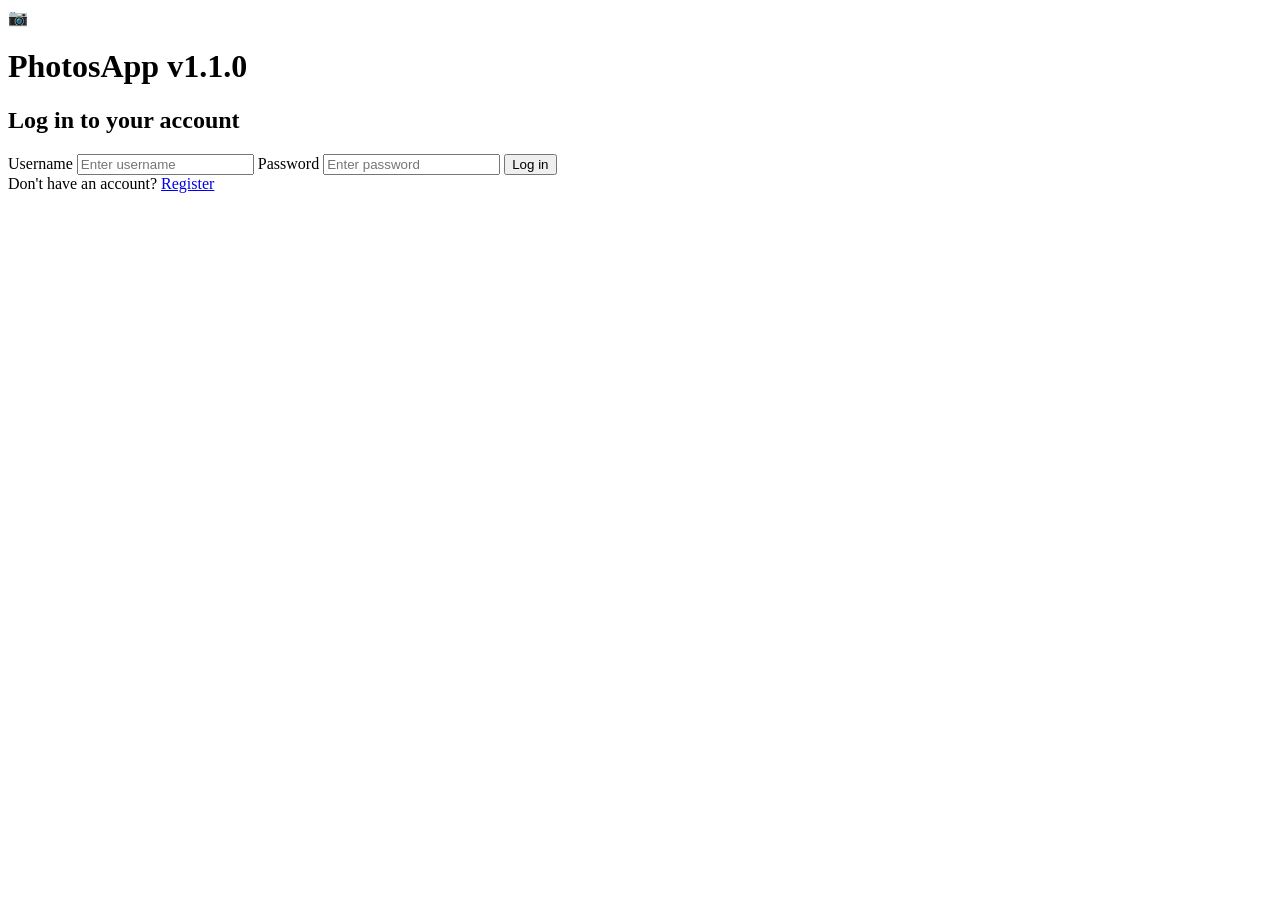
==== src/main/resources/static/gallery.html @ 3e17e552 "file validation, upload size limit and GlobalExceptionHandler are added." ====
<!DOCTYPE html>
<html lang="en">
<head>
    <title>My Gallery – PhotosApp</title>
    <meta charset="UTF-8">
    <meta name="viewport" content="width=device-width, initial-scale=1.0">
    <link rel="icon" href="data:image/svg+xml,<svg xmlns=%22http://www.w3.org/2000/svg%22 viewBox=%220 0 100 100%22><text y=%22.9em%22 font-size=%2290%22>📷</text></svg>">
    <link rel="stylesheet" href="style.css">
</head>
<body class="gallery-page">
<header>
    <div>
        <h1>PhotosApp v1.1.0</h1>
        <div class="greeting">Welcome, <span id="username">User</span></div>
    </div>
    <div class="nav">
        <form id="uploadForm">
            <input type="file" name="file" id="fileInput" style="display:none;" accept="image/*,video/*">
            <button type="button" onclick="document.getElementById('fileInput').click()">+ Upload</button>
        </form>
        <a href="#" id="logoutBtn">Logout</a>
    </div>
</header>

<div id="errorMessage" class="error-msg" style="display: none;"></div>
<div id="successMessage" class="delete-msg" style="display: none;"></div>

<div id="emptyState" class="empty" style="display: none;">
    <p>No photos or videos yet. Click <strong>+ Upload</strong> to start.</p>
</div>

<div id="gallery" class="gallery"></div>

<script src="js/gallery.js"></script>
</body>
</html>
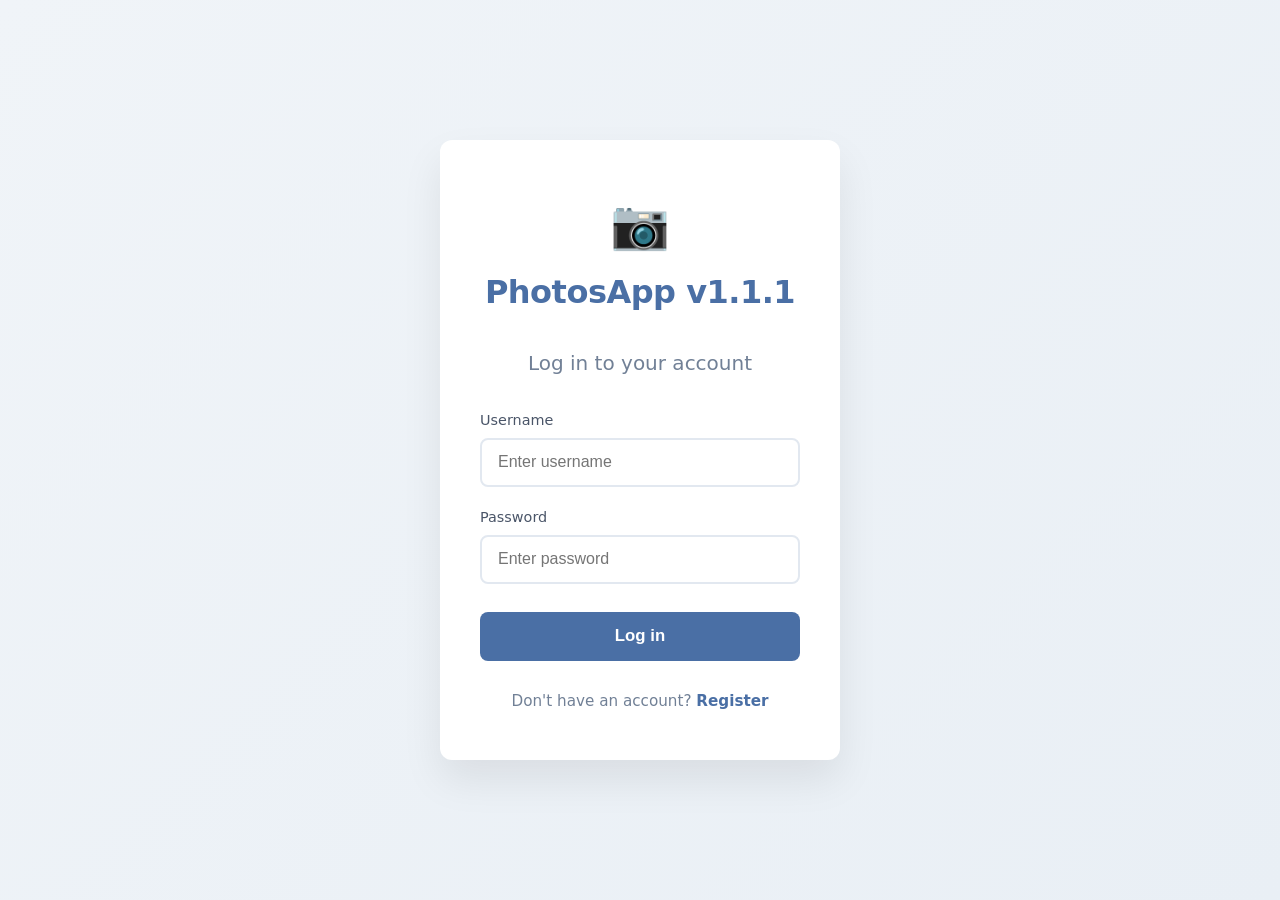
==== commit adeb1219: "Pagination and simple search added" ====
--- a/src/main/resources/static/gallery.html
+++ b/src/main/resources/static/gallery.html
@@ -8,9 +8,10 @@
     <link rel="stylesheet" href="style.css">
 </head>
 <body class="gallery-page">
+
 <header>
     <div>
-        <h1>PhotosApp v1.1.0</h1>
+        <h1>PhotosApp v1.1.1</h1>
         <div class="greeting">Welcome, <span id="username">User</span></div>
     </div>
     <div class="nav">
@@ -22,15 +23,40 @@
     </div>
 </header>
 
-<div id="errorMessage" class="error-msg" style="display: none;"></div>
-<div id="successMessage" class="delete-msg" style="display: none;"></div>
+<!-- Search Bar (Toolbar) -->
+<div class="toolbar">
+    <div class="search-box">
+        <input type="text" id="searchInput" placeholder="Search photos..." />
+    </div>
+</div>
 
+<!-- Alert Messages -->
+<!-- Alert Messages with Close Buttons -->
+<div id="errorMessage" class="error-msg" style="display: none;">
+    <span class="msg-text"></span>
+    <button type="button" class="close-btn" onclick="hideMessages()">&times;</button>
+</div>
+
+<div id="successMessage" class="success-msg" style="display: none;">
+    <span class="msg-text"></span>
+    <button type="button" class="close-btn" onclick="hideMessages()">&times;</button>
+</div>
+
+<!-- Empty State -->
 <div id="emptyState" class="empty" style="display: none;">
     <p>No photos or videos yet. Click <strong>+ Upload</strong> to start.</p>
 </div>
 
+<!-- Photo Gallery Grid -->
 <div id="gallery" class="gallery"></div>
 
-<script src="js/gallery.js"></script>
+<!-- Pagination Controls -->
+<div class="pagination-controls">
+    <button id="prevBtn" disabled>Previous</button>
+    <span id="pageIndicator">Page 1</span>
+    <button id="nextBtn" disabled>Next</button>
+</div>
+
+<script src="js/gallery.js" defer></script>
 </body>
-</html>
+</html>
--- a/src/main/resources/static/style.css
+++ b/src/main/resources/static/style.css
@@ -0,0 +1,484 @@
+/* === CSS Variables === */
+:root {
+    --bg: #f5f7fa;
+    --card-bg: #ffffff;
+    --text: #2d3748;
+    --muted: #718096;
+    --primary: #4a6fa5;
+    --primary-hover: #3b5998;
+    --danger: #c53030;
+    --danger-bg: #fff5f5;
+    --success: #2f855a;
+    --success-bg: #f0fff4;
+    --border: #e2e8f0;
+    --radius: 8px;
+    --shadow: 0 10px 25px rgba(0,0,0,0.05);
+    --card-shadow: 0 5px 15px rgba(0,0,0,0.05);
+    --card-hover-shadow: 0 12px 24px rgba(0,0,0,0.1);
+}
+
+/* === Base Reset === */
+* {
+    box-sizing: border-box;
+    margin: 0;
+    padding: 0;
+}
+
+body {
+    font-family: system-ui, -apple-system, sans-serif;
+    background: var(--bg);
+    color: var(--text);
+    line-height: 1.5;
+}
+
+/* Base Disabled State for Buttons */
+button:disabled {
+    opacity: 0.5;
+    cursor: not-allowed !important;
+    pointer-events: none;
+}
+
+/* ========================
+   LOGIN / REGISTER PAGES
+   ======================== */
+.form-page {
+    display: flex;
+    justify-content: center;
+    align-items: center;
+    min-height: 100vh;
+    padding: 1rem;
+    background: linear-gradient(135deg, #f0f4f8 0%, #e9eff5 100%);
+}
+
+.container {
+    background: white;
+    width: 100%;
+    max-width: 400px;
+    padding: 3rem 2.5rem;
+    border-radius: 12px;
+    box-shadow: 0 20px 40px rgba(0, 0, 0, 0.08);
+    text-align: center;
+}
+
+.app-branding {
+    margin-bottom: 2rem;
+}
+
+.app-logo {
+    font-size: 3rem;
+    display: block;
+    margin-bottom: 0.5rem;
+}
+
+.app-name {
+    font-size: 2rem;
+    font-weight: 700;
+    color: var(--primary);
+    letter-spacing: -0.5px;
+}
+
+.container h2 {
+    font-size: 1.25rem;
+    font-weight: 500;
+    color: var(--muted);
+    margin-bottom: 2rem;
+    margin-top: 0;
+}
+
+label {
+    display: block;
+    text-align: left;
+    margin-bottom: 1.25rem;
+    font-size: 0.9rem;
+    font-weight: 500;
+    color: #4a5568;
+}
+
+input {
+    width: 100%;
+    padding: 0.85rem 1rem;
+    margin-top: 0.4rem;
+    border: 2px solid #e2e8f0;
+    border-radius: 8px;
+    font-size: 1rem;
+    transition: border-color 0.2s, box-shadow 0.2s;
+}
+
+input:focus {
+    border-color: var(--primary);
+    box-shadow: 0 0 0 3px rgba(74, 111, 165, 0.2);
+    outline: none;
+}
+
+button {
+    width: 100%;
+    padding: 0.9rem;
+    background: var(--primary);
+    color: white;
+    border: none;
+    border-radius: 8px;
+    font-size: 1.05rem;
+    font-weight: 600;
+    cursor: pointer;
+    margin-top: 0.5rem;
+    transition: background 0.2s;
+}
+
+button:hover {
+    background: var(--primary-hover);
+}
+
+.error,
+.error-msg {
+    color: var(--danger);
+    font-size: 0.9rem;
+    background: var(--danger-bg);
+    padding: 0.75rem 1rem;
+    border-radius: var(--radius);
+    margin-bottom: 1.5rem;
+    text-align: left;
+    border: 1px solid #fed7d7;
+    font-weight: 500;
+}
+
+.success-msg {
+    color: var(--success);
+    font-size: 0.9rem;
+    background: var(--success-bg);
+    padding: 0.75rem 1rem;
+    border-radius: var(--radius);
+    margin-bottom: 1.5rem;
+    text-align: left;
+    border: 1px solid #c6f6d5;
+    font-weight: 500;
+}
+
+.link {
+    margin-top: 1.8rem;
+    color: #718096;
+    font-size: 0.95rem;
+}
+
+.link a {
+    color: var(--primary);
+    font-weight: 600;
+    text-decoration: none;
+}
+
+.link a:hover {
+    text-decoration: underline;
+}
+
+/* ========================
+   GALLERY PAGE
+   ======================== */
+.gallery-page {
+    padding: 2rem 1rem;
+    max-width: 1200px;
+    margin: 0 auto;
+}
+
+header {
+    display: flex;
+    flex-wrap: wrap;
+    justify-content: space-between;
+    align-items: center;
+    margin-bottom: 1.5rem;
+    background: var(--card-bg);
+    padding: 1.5rem;
+    border-radius: var(--radius);
+    box-shadow: var(--card-shadow);
+}
+
+header h1 {
+    font-size: 1.8rem;
+    font-weight: 600;
+    color: var(--primary);
+}
+
+/* Nav buttons */
+.nav {
+    display: inline-flex;
+    align-items: center;
+    gap: 0.75rem;
+}
+
+.nav form {
+    display: inline-flex;
+    align-items: center;
+    margin: 0;
+    padding: 0;
+}
+
+.nav > a,
+.nav button {
+    box-sizing: border-box;
+    display: inline-flex;
+    align-items: center;
+    justify-content: center;
+    height: 2.6rem;
+    min-width: 6rem;
+    padding: 0 1.25rem;
+    font-size: 0.95rem;
+    font-weight: 600;
+    font-family: inherit;
+    line-height: 1;
+    white-space: nowrap;
+    background: var(--primary);
+    color: white;
+    border: 2px solid var(--primary);
+    border-radius: var(--radius);
+    text-decoration: none;
+    cursor: pointer;
+    transition: background 0.2s, border-color 0.2s;
+    margin-top: 0;
+}
+
+.nav > a:hover,
+.nav button:hover {
+    background: var(--primary-hover);
+    border-color: var(--primary-hover);
+}
+/* Close (X) Button inside Alerts */
+.close-btn {
+    display: inline-flex !important;
+    align-items: center !important;
+    justify-content: center !important;
+    width: 24px !important;
+    height: 24px !important;
+    min-width: 0 !important;
+    padding: 0 !important;
+    margin: 0 !important;
+    background: transparent !important;
+    color: inherit !important;
+    border: none !important;
+    font-size: 1.25rem !important;
+    font-weight: bold !important;
+    line-height: 1 !important;
+    cursor: pointer !important;
+    opacity: 0.5;
+    transition: all 0.2s ease;
+}
+
+.close-btn:hover {
+    opacity: 1;
+    transform: scale(1.15);
+    background: transparent !important;
+}
+
+/* ========================
+   SEARCH & TOOLBAR
+   ======================== */
+.toolbar {
+    margin-bottom: 1.5rem;
+}
+
+.search-box {
+    width: 100%;
+}
+
+.search-box input {
+    margin-top: 0; /* Reset input margin-top */
+    background: var(--card-bg);
+    box-shadow: var(--card-shadow);
+}
+
+/* ========================
+   GRID & GALLERY CARDS
+   ======================== */
+.empty {
+    text-align: center;
+    padding: 3rem 2rem;
+    background: var(--card-bg);
+    border-radius: var(--radius);
+    color: var(--muted);
+    font-size: 1.2rem;
+    box-shadow: var(--card-shadow);
+}
+
+.gallery {
+    display: grid;
+    grid-template-columns: repeat(auto-fill, minmax(260px, 1fr));
+    gap: 1.5rem;
+    margin-top: 1.5rem;
+}
+
+.card {
+    background: var(--card-bg);
+    border-radius: var(--radius);
+    box-shadow: var(--card-shadow);
+    overflow: hidden;
+    transition: transform 0.2s, box-shadow 0.2s;
+    display: flex;
+    flex-direction: column;
+}
+
+.card:hover {
+    transform: translateY(-4px);
+    box-shadow: var(--card-hover-shadow);
+}
+
+.media-img,
+.media-video {
+    width: 100%;
+    height: 200px;
+    object-fit: cover;
+    background: #edf2f7;
+}
+
+.media-video {
+    background: #1a202c;
+}
+
+.card-body {
+    padding: 1rem;
+    flex: 1;
+    display: flex;
+    flex-direction: column;
+    gap: 0.5rem;
+}
+
+.card-body .filename {
+    font-weight: 600;
+    font-size: 0.95rem;
+    word-break: break-all;
+    margin-bottom: auto;
+}
+
+.card-actions {
+    display: flex;
+    gap: 0.5rem;
+    width: 100%;
+    margin-top: auto;
+}
+
+.card-actions a {
+    flex: 1 1 0;
+    text-align: center;
+    font-size: 0.85rem;
+    text-decoration: none;
+    padding: 0.4rem 0;
+    border-radius: 6px;
+    background: #edf2f7;
+    color: var(--text);
+    transition: background 0.2s;
+    cursor: pointer;
+    border: none;
+    display: inline-block;
+}
+
+.card-actions a:hover {
+    background: #e2e8f0;
+}
+
+.card-actions a.delete {
+    color: var(--danger);
+    background: var(--danger-bg);
+}
+
+.card-actions a.delete:hover {
+    background: #fee2e2;
+}
+
+/* ========================
+   PAGINATION CONTROLS
+   ======================== */
+.pagination-controls {
+    display: flex;
+    justify-content: center;
+    align-items: center;
+    gap: 1.5rem;
+    margin-top: 3rem;
+    padding: 1rem;
+}
+
+.pagination-controls button {
+    width: auto; /* Overrides full width */
+    min-width: 110px;
+    margin-top: 0;
+    padding: 0.65rem 1.25rem;
+    background: var(--card-bg);
+    color: var(--text);
+    border: 2px solid var(--border);
+    border-radius: var(--radius);
+    font-size: 0.95rem;
+    font-weight: 600;
+    box-shadow: var(--card-shadow);
+    transition: all 0.2s ease;
+}
+
+.pagination-controls button:hover:not(:disabled) {
+    background: var(--primary);
+    color: white;
+    border-color: var(--primary);
+}
+
+.pagination-controls button:disabled {
+    background: #edf2f7;
+    border-color: #e2e8f0;
+    color: #a0aec0;
+    box-shadow: none;
+}
+
+#pageIndicator {
+    font-weight: 600;
+    color: var(--muted);
+    font-size: 0.95rem;
+    user-select: none;
+}
+
+/* ========================
+   MOBILE RESPONSIVE
+   ======================== */
+@media (max-width: 600px) {
+    header {
+        flex-direction: column;
+        align-items: flex-start;
+        gap: 0.75rem;
+    }
+
+    header .greeting {
+        margin-top: 0.25rem;
+        font-size: 0.9rem;
+    }
+
+    .nav {
+        width: 100%;
+        gap: 0.5rem;
+        align-items: stretch;
+    }
+
+    .nav form,
+    .nav > a {
+        flex: 1 1 0;
+        display: flex;
+        margin: 0;
+    }
+
+    .nav button {
+        width: 100%;
+        height: 100%;
+    }
+
+    .nav > a,
+    .nav button {
+        font-size: 0.9rem;
+        padding: 0 0.5rem;
+        min-width: unset;
+        white-space: nowrap;
+    }
+
+    .gallery {
+        grid-template-columns: 1fr;
+    }
+
+    .pagination-controls {
+        gap: 0.75rem;
+    }
+
+    .pagination-controls button {
+        min-width: 90px;
+        padding: 0.5rem 0.8rem;
+        font-size: 0.85rem;
+    }
+}
